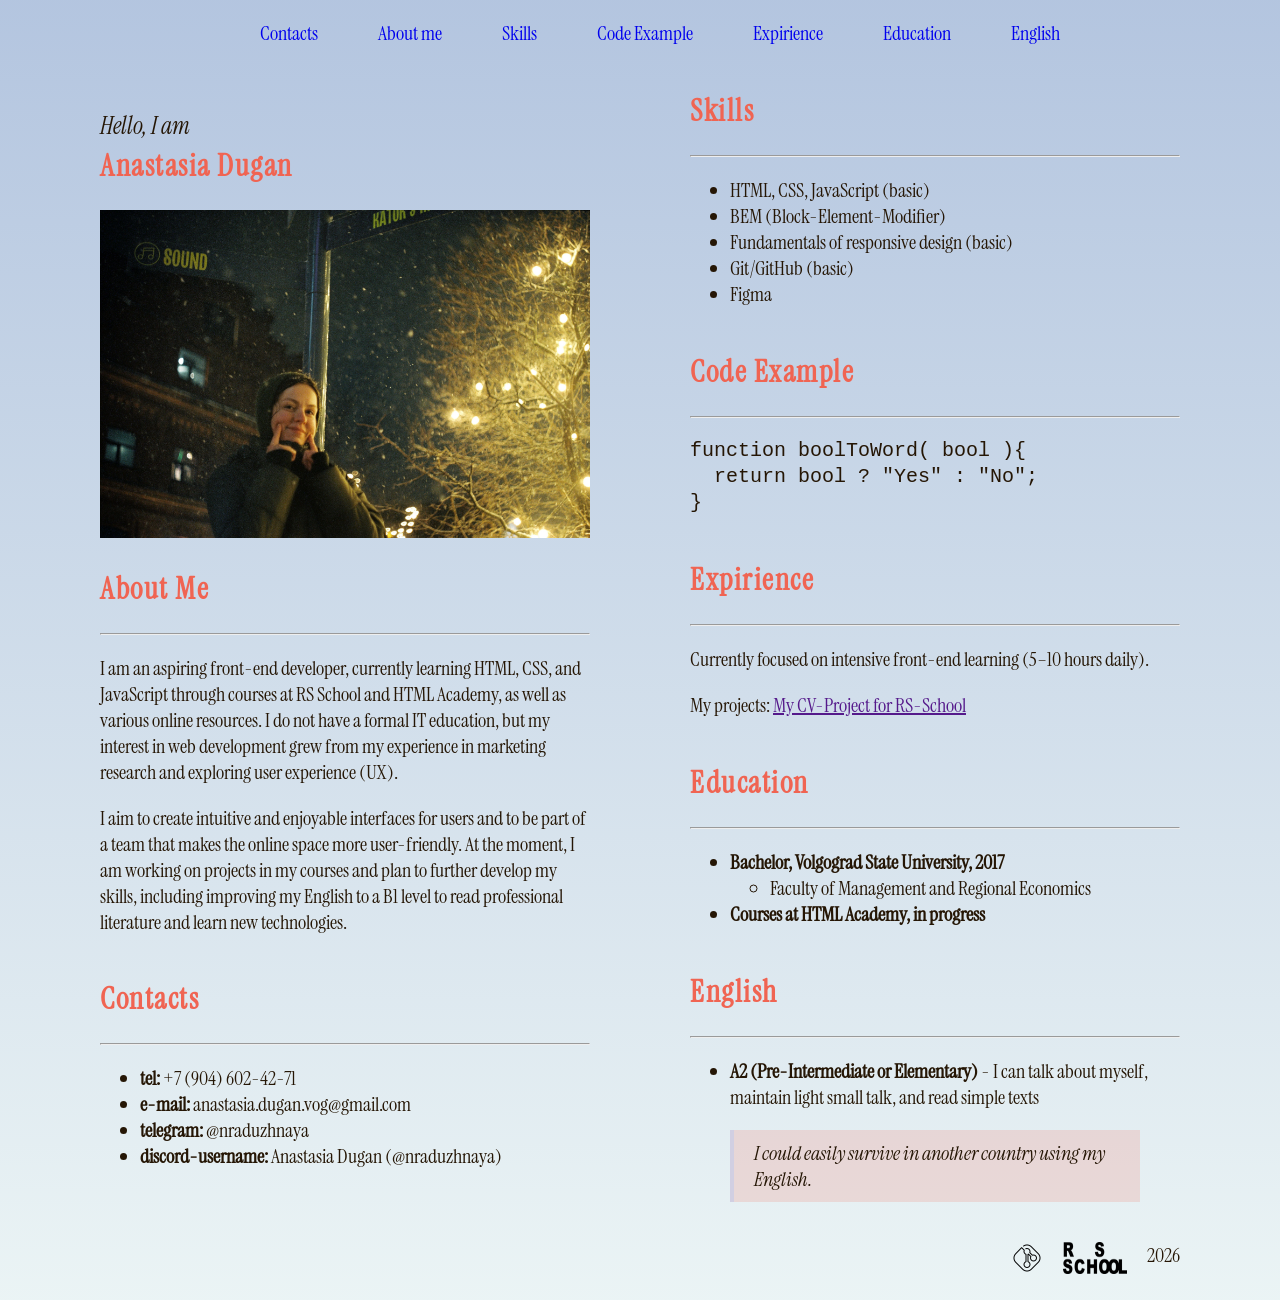
==== index.html @ e0438bad "feat: complete project" ====
<!DOCTYPE html>
<html lang="en">
<head>
    <meta charset="UTF-8">
    <meta name="viewport" content="width=device-width, initial-scale=1.0">
    <link rel="stylesheet" href="style.css">
    <link rel="icon" href="assets/icon.ico">
    <link rel="preconnect" href="https://fonts.googleapis.com">
    <link rel="preconnect" href="https://fonts.gstatic.com" crossorigin>
    <link href="https://fonts.googleapis.com/css2?family=Instrument+Serif:ital@0;1&display=swap" rel="stylesheet">
    <title>CV</title>
</head>
<body>
    <header class="header">
        <nav class="nav">
            <ul class="nav-list">
                <li class="nav-item"><a href="#contacts" class="nav-link">Contacts</a></li>
                <li class="nav-item"><a href="#summary" class="nav-link">About me</a></li>
                <li class="nav-item"><a href="#skills" class="nav-link">Skills</a></li>
                <li class="nav-item"><a href="#code" class="nav-link">Code Example</a></li>
                <li class="nav-item"><a href="#expirience" class="nav-link">Expirience</a></li>
                <li class="nav-item"><a href="#education" class="nav-link">Education</a></li>
                <li class="nav-item"><a href="#language" class="nav-link">English</a></li>
            </ul>
        </nav>  
    </header>
    <main class="main-container">
        <div class="column-1">
        <section class="section" id="profile">
            <p class="headline">Hello, I am</p>
            <h1 class="section-title">Anastasia Dugan</h1>
            <span class="photo"><img src="assets/img/full.JPG" alt="my photo" width="600"></span>
        </section>
        <section class="section" id="summary">
            <h2 class="section-title">About Me</h2>
            <hr>
            <p>I am an aspiring front-end developer, currently learning HTML, CSS, and JavaScript through courses at RS School and HTML Academy, as well as various online resources. I do not have a formal IT education, but my interest in web development grew from my experience in marketing research and exploring user experience (UX).</p>
            <p>I aim to create intuitive and enjoyable interfaces for users and to be part of a team that makes the online space more user-friendly. At the moment, I am working on projects in my courses and plan to further develop my skills, including improving my English to a B1 level to read professional literature and learn new technologies.</p>
        </section>
        <section class="section" id="contacts">
            <h2 class="section-title">Contacts</h2>
            <hr>
            <ul>
                <li><span class="contacts-item">tel:</span> +7 (904) 602-42-71</li>
                <li><span class="contacts-item">e-mail:</span> anastasia.dugan.vog@gmail.com</li>
                <li><span class="contacts-item">telegram:</span> @nraduzhnaya</li>
                <li><span class="contacts-item">discord-username:</span> Anastasia Dugan (@nraduzhnaya)</li>
            </ul>
        </section>
        </div>
        <div class="column-2">
        <section class="section" id="skills">
            <h2 class="section-title">Skills</h2>
            <hr>
            <ul>
                <li>HTML, CSS, JavaScript (basic)</li>
                <li>BEM (Block-Element-Modifier)</li>
                <li>Fundamentals of responsive design (basic)</li>
                <li>Git/GitHub (basic)</li>
                <li>Figma</li>
            </ul>
        </section>
        <section class="section" id="code">
            <h2 class="section-title">Code Example</h2>
            <hr>
            <pre><code>function boolToWord( bool ){
  return bool ? "Yes" : "No";
}</code></pre>
        </section>
        <section class="section" id="expirience">
            <h2 class="section-title">Expirience</h2>
            <hr>
            <p>Currently focused on intensive front-end learning (5–10 hours daily).</p>
            <p>My projects: <a href="">My CV-Project for RS-School</a></p>
        </section>
        <section class="section" id="education">
            <h2 class="section-title">Education</h2>
            <hr>
            <ul class="educational-list">
                <li class="educational-item">Bachelor, Volgograd State University, 2017
                <ul>
                    <li>Faculty of Management and Regional Economics</li>
                </ul>
                </li>
                <li class="educational-item">Courses at HTML Academy, in progress</li>
            </ul>
        </section>
        <section class="section" id="language">
            <h2 class="section-title">English</h2>
            <hr>
            <ul>
                <li><span class="english-level">A2 (Pre-Intermediate or Elementary)</span> - I can talk about myself, maintain light small talk, and read simple texts</li>
            </ul>
            <blockquote class="quote">I could easily survive in another country using my English.</blockquote>
        </section>
        </div>
    </main>
    
    <footer class="footer">
        <div class="container">
            <ul class="social">
                <li><a href="https://github.com/nraduzhnaya/rsschool-cv.git" title="my github here"><img src="assets/git.ico"></a></li>
                <li><a href="https://rs.school/ru/courses/javascript"><img src="assets/rss_2.ico" alt="JS / Front-end Course" width="64px" height="32px"></a></li>
                <li><span>2026</span></li>
            </ul>
        </div>
    </footer>
</body>
</html>
---- style.css ----
* {
    box-sizing: border-box;
}

body {
    min-height: 100vh;
    margin: 20px 100px;
    font-family: "Instrument Serif", serif;
    font-size: 20px;
    line-height: 1.3;
    background: linear-gradient(90deg, hsla(186, 33%, 94%, 1) 0%, hsla(216, 41%, 79%, 1) 100%);
    background: -moz-linear-gradient(90deg, hsla(186, 33%, 94%, 1) 0%, hsla(216, 41%, 79%, 1) 100%);
    background: -webkit-linear-gradient(90deg, hsla(186, 33%, 94%, 1) 0%, hsla(216, 41%, 79%, 1) 100%);
    color: #251605;
}


.container {
    max-width: 1440px;
    margin: 0 auto;
}

li a {
    text-decoration: none;
}

a:hover {
    text-decoration: underline wavy;
    color:#EF6351;
    transition: 0.3s;
}

.nav-list {
    display: flex;
    flex-wrap: wrap;
    justify-content: center;
    align-items: stretch;
    align-content: center;
    gap: 20px;
    list-style: none;
}

.nav-link {
  padding: 0 20px;
  line-height: 20px;
}

.section-title {
    color: #f06452;
    letter-spacing: 1.5px;
}

.headline {
    position: relative;
    top: 20px;
    font-style: italic;
    font-size: 24px;
}

.main-container {
    display: grid;
    grid-template-columns: 1fr 1fr;
    grid-template-rows: 1fr;
    column-gap: 100px;
    grid-template-columns: repeat(auto-fit, minmax(300px, 1fr));
}

.photo img {
    width: 100%;
    height: auto;
}

.column-1 {
    display: flex;
    flex-flow: column nowrap;
    justify-content: flex-start;
    align-items: space-between;
}

.column-2 {
    display: flex;
    flex-flow: column nowrap;
    justify-content: flex-end;
    align-items: stretch; 
}

.social {
    display: flex;
    flex-direction: row;
    justify-content: end;
    align-items: stretch;
    list-style: none;
    gap: 20px;
}

.contacts-item, .educational-item, .english-level{
    font-weight: bold;
}

li > ul {
    font-weight: normal;
}

.quote {
    padding: 10px 20px;
    border-left: 4px solid #d1cfe2;
    font-style: italic;
    background-color: #f064522c;  
}

@media (max-width: 768px) {
  .section {
    width: 100%;
  }
}
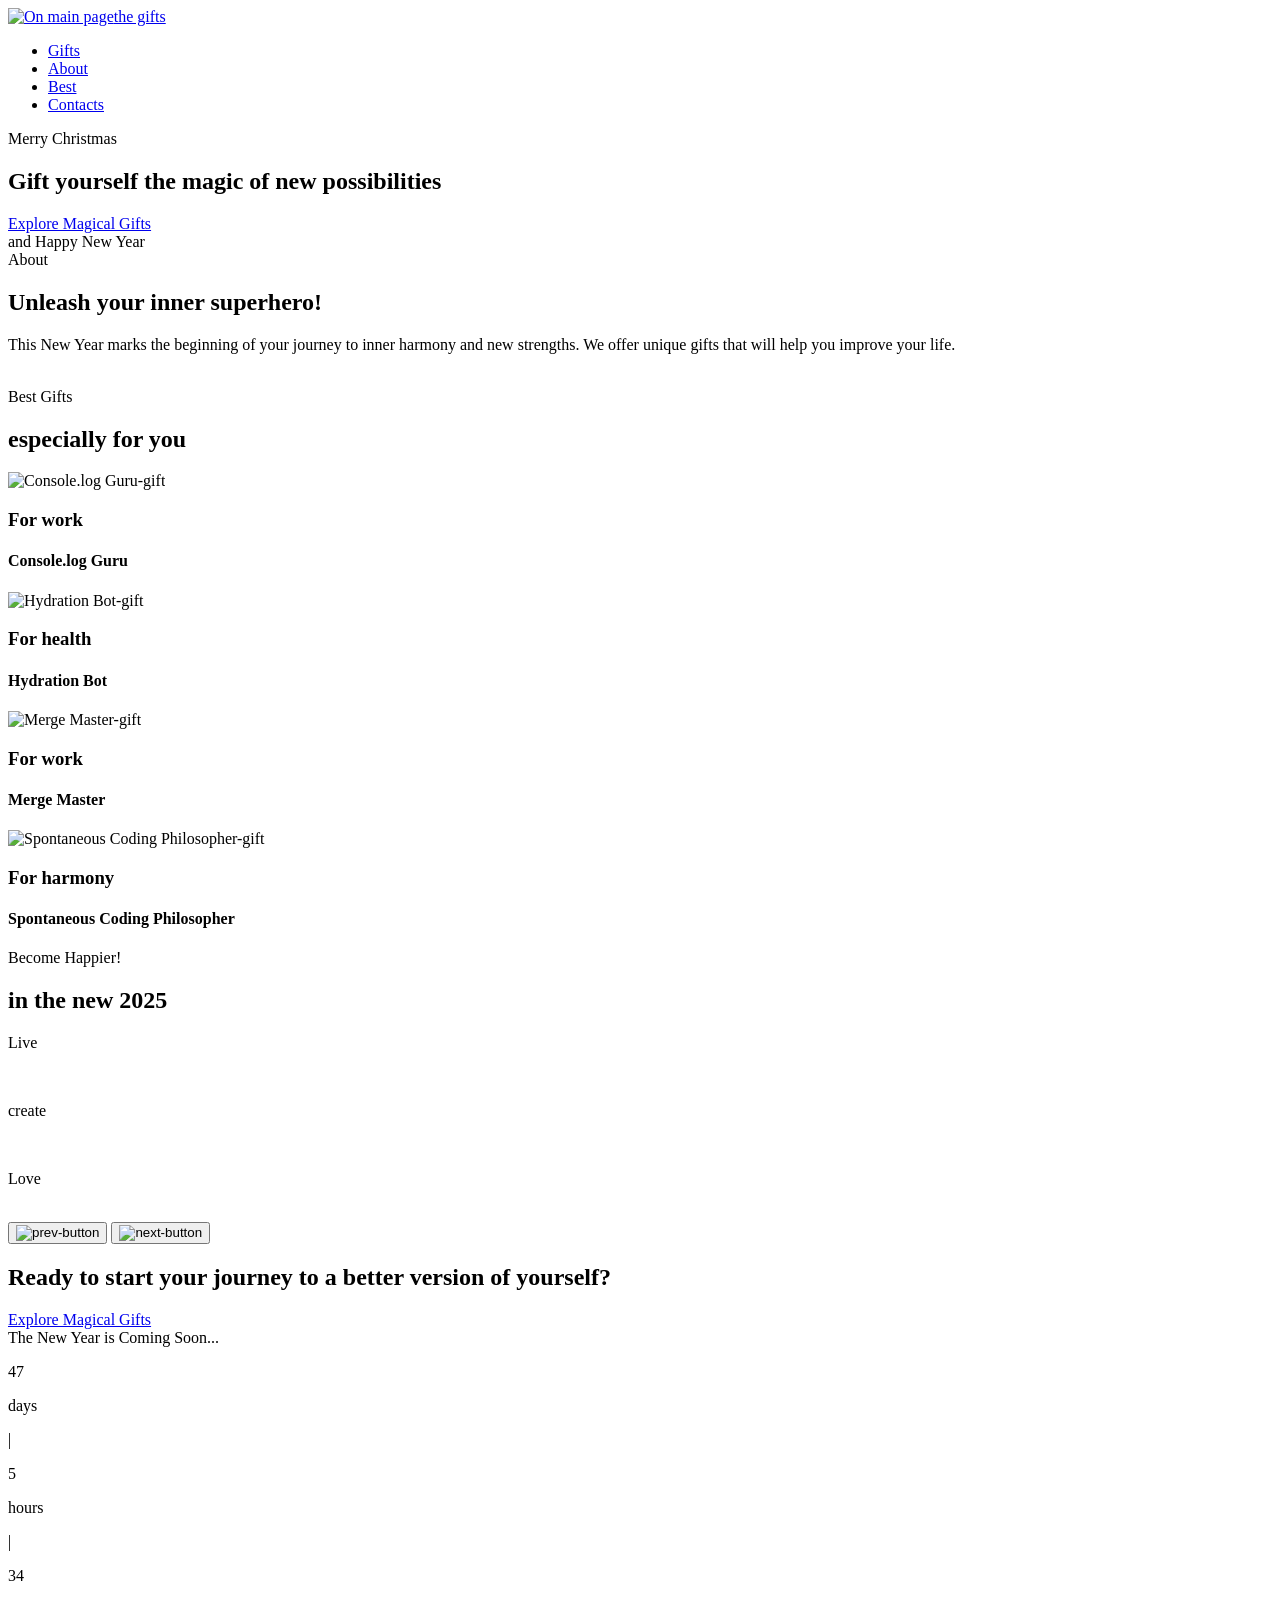
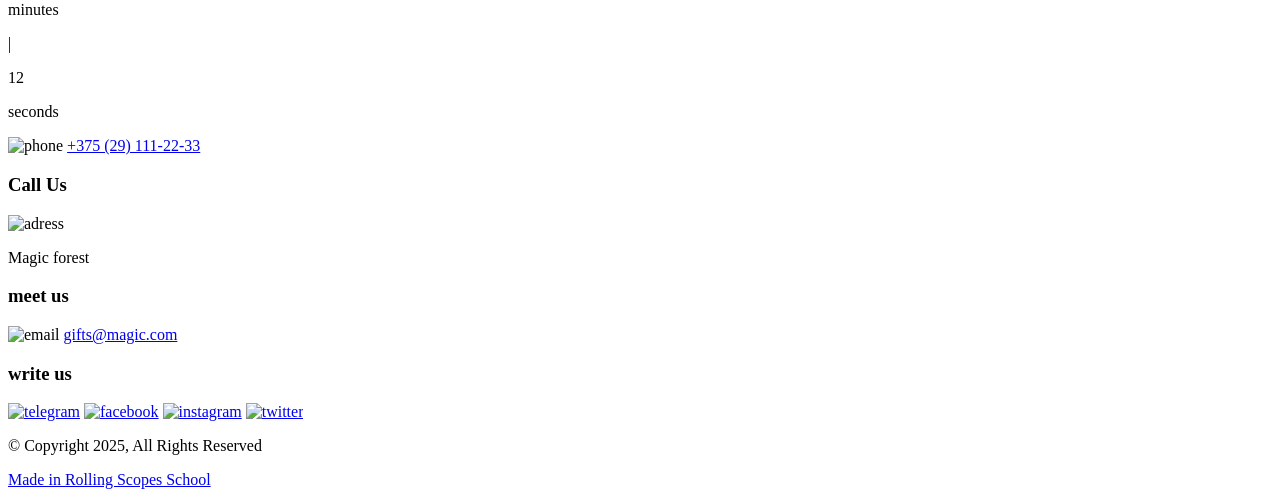
==== commit 0a95bdef: "docs :rename christmas-shop/index.html to index.html" ====
--- a/index.html
+++ b/index.html
@@ -1,109 +1,201 @@
 <!DOCTYPE html>
 <html lang="en">
 <head>
-    <meta charset="UTF-8">
-    <meta name="viewport" content="width=device-width, initial-scale=1.0">
-    <link rel="stylesheet" href="style.css">
-    <link rel="icon" href="assets/icon.ico">
-    <link rel="preconnect" href="https://fonts.googleapis.com">
-    <link rel="preconnect" href="https://fonts.gstatic.com" crossorigin>
-    <link href="https://fonts.googleapis.com/css2?family=Instrument+Serif:ital@0;1&display=swap" rel="stylesheet">
-    <title>CV</title>
+  <meta charset="UTF-8">
+  <meta name="viewport" content="width=device-width, initial-scale=1.0">
+  <title>Christmas Shop</title>
+  <link rel="stylesheet" href="styles/christmas-shop-main.css">
+  <link rel="preconnect" href="https://fonts.googleapis.com">
+<link rel="preconnect" href="https://fonts.gstatic.com" crossorigin>
+<link href="https://fonts.googleapis.com/css2?family=Instrument+Serif:ital@0;1&family=Montserrat:ital,wght@0,100..900;1,100..900&display=swap" rel="stylesheet">
+<link rel="preconnect" href="https://fonts.googleapis.com">
+<link rel="preconnect" href="https://fonts.gstatic.com" crossorigin>
+<link href="https://fonts.googleapis.com/css2?family=Allura&family=Instrument+Serif:ital@0;1&family=Montserrat:ital,wght@0,100..900;1,100..900&display=swap" rel="stylesheet">
 </head>
 <body>
-    <header class="header">
-        <nav class="nav">
-            <ul class="nav-list">
-                <li class="nav-item"><a href="#contacts" class="nav-link">Contacts</a></li>
-                <li class="nav-item"><a href="#summary" class="nav-link">About me</a></li>
-                <li class="nav-item"><a href="#skills" class="nav-link">Skills</a></li>
-                <li class="nav-item"><a href="#code" class="nav-link">Code Example</a></li>
-                <li class="nav-item"><a href="#expirience" class="nav-link">Expirience</a></li>
-                <li class="nav-item"><a href="#education" class="nav-link">Education</a></li>
-                <li class="nav-item"><a href="#language" class="nav-link">English</a></li>
-            </ul>
-        </nav>  
-    </header>
-    <main class="main-container">
-        <div class="column-1">
-        <section class="section" id="profile">
-            <p class="headline">Hello, I am</p>
-            <h1 class="section-title">Anastasia Dugan</h1>
-            <span class="photo"><img src="assets/img/full.JPG" alt="my photo" width="600"></span>
-        </section>
-        <section class="section" id="summary">
-            <h2 class="section-title">About Me</h2>
-            <hr>
-            <p>I am an aspiring front-end developer, currently learning HTML, CSS, and JavaScript through courses at RS School and HTML Academy, as well as various online resources. I do not have a formal IT education, but my interest in web development grew from my experience in marketing research and exploring user experience (UX).</p>
-            <p>I aim to create intuitive and enjoyable interfaces for users and to be part of a team that makes the online space more user-friendly. At the moment, I am working on projects in my courses and plan to further develop my skills, including improving my English to a B1 level to read professional literature and learn new technologies.</p>
-        </section>
-        <section class="section" id="contacts">
-            <h2 class="section-title">Contacts</h2>
-            <hr>
-            <ul>
-                <li><span class="contacts-item">tel:</span> +7 (904) 602-42-71</li>
-                <li><span class="contacts-item">e-mail:</span> anastasia.dugan.vog@gmail.com</li>
-                <li><span class="contacts-item">telegram:</span> @nraduzhnaya</li>
-                <li><span class="contacts-item">discord-username:</span> Anastasia Dugan (@nraduzhnaya)</li>
-            </ul>
-        </section>
-        </div>
-        <div class="column-2">
-        <section class="section" id="skills">
-            <h2 class="section-title">Skills</h2>
-            <hr>
-            <ul>
-                <li>HTML, CSS, JavaScript (basic)</li>
-                <li>BEM (Block-Element-Modifier)</li>
-                <li>Fundamentals of responsive design (basic)</li>
-                <li>Git/GitHub (basic)</li>
-                <li>Figma</li>
-            </ul>
-        </section>
-        <section class="section" id="code">
-            <h2 class="section-title">Code Example</h2>
-            <hr>
-            <pre><code>function boolToWord( bool ){
-  return bool ? "Yes" : "No";
-}</code></pre>
-        </section>
-        <section class="section" id="expirience">
-            <h2 class="section-title">Expirience</h2>
-            <hr>
-            <p>Currently focused on intensive front-end learning (5–10 hours daily).</p>
-            <p>My projects: <a href="">My CV-Project for RS-School</a></p>
-        </section>
-        <section class="section" id="education">
-            <h2 class="section-title">Education</h2>
-            <hr>
-            <ul class="educational-list">
-                <li class="educational-item">Bachelor, Volgograd State University, 2017
-                <ul>
-                    <li>Faculty of Management and Regional Economics</li>
-                </ul>
-                </li>
-                <li class="educational-item">Courses at HTML Academy, in progress</li>
-            </ul>
-        </section>
-        <section class="section" id="language">
-            <h2 class="section-title">English</h2>
-            <hr>
-            <ul>
-                <li><span class="english-level">A2 (Pre-Intermediate or Elementary)</span> - I can talk about myself, maintain light small talk, and read simple texts</li>
-            </ul>
-            <blockquote class="quote">I could easily survive in another country using my English.</blockquote>
-        </section>
-        </div>
-    </main>
-    
-    <footer class="footer">
-        <div class="container">
-            <ul class="social">
-                <li><a href="https://github.com/nraduzhnaya/rsschool-cv.git" title="my github here"><img src="assets/git.ico"></a></li>
-                <li><a href="https://rs.school/ru/courses/javascript"><img src="assets/rss_2.ico" alt="JS / Front-end Course" width="64px" height="32px"></a></li>
-                <li><span>2026</span></li>
-            </ul>
-        </div>
-    </footer>
+<!--Шапка-->
+<div class="wrapper">
+  <header>
+    <div class="header">
+      <div class="logo">
+        <a class="logo__link" href="/rsschool-cv/christmas-shop/christmas-shop-main.html"><img src="images/icons/snowflake.svg" alt="On main page" height="24" width="24">the gifts</a>
+      </div>
+<!--Навигация-->
+      <nav class="header__nav">
+        <ul class="nav">
+          <li class="nav__item"><a class="nav__link" href="/rsschool-cv/christmas-shop/christmas-shop-gifts.html" >Gifts</a></li>
+          <li class="nav__item"><a class="nav__link" href="#about" >About</a></li>
+          <li class="nav__item"><a class="nav__link" href="#best" >Best</a></li>
+          <li class="nav__item"><a class="nav__link" href="#contacts" >Contacts</a></li>
+        </ul>
+<!--burger-->
+      <div class="burger">
+        <span></span>
+        <span></span>
+      </div>
+      </nav>
+    </div>
+  </header>
+<!--main-->
+  <main class="snaphot">
+<!--Hero section-->
+    <section class="hero">
+      <div class="hero_in">
+        <span class="caption">Merry Christmas</span>
+        <h1>Gift yourself the magic of new possibilities</h1>
+        <div class="button">
+          <a href="/rsschool-cv/christmas-shop/christmas-shop-gifts.html" class="search-button"><span>Explore Magical Gifts</span></a>
+        </div>
+        <span class="caption">and Happy New Year</span>
+      </div>
+    </section>
+<!--About section-->
+    <section class="about" id="about">
+      <div class="about__in">
+        <div class="description">
+          <span class="caption">About</span>
+          <h2>Unleash your inner superhero!</h2>
+          <p>This New Year marks the beginning of your journey to inner harmony and new strengths. We offer unique gifts that will help you improve your life.</p>
+        </div>
+        <div class="snapshot picture">
+          <img src="images/pictures/santa.png" alt="">
+        </div>
+     </div>
+    </section>
+<!--Best-gifts section-->
+    <section class="best-gifts" id="best">
+      <div class="gift-title">
+        <span class="caption">Best Gifts</span>
+        <h2>especially for you</h2>
+      </div>
+<!--1 card-->
+      <div class="gift-menu">
+        <article class="gift-card snapshot">
+          <img src="images/product/gift-for-work.png" alt="Console.log Guru-gift">
+          <div class="gift-card__description">
+            <h3 class="gift-card__category gift-card__category_color-1">For work</h3>
+            <h4 class="gift-card__name">Console.log Guru</h4>
+          </div>
+        </article>
+<!--2 card-->
+        <article class="gift-card snapshot">
+          <img src="images/product/gift-for-health.png" alt="Hydration Bot-gift">
+          <div class="gift-card__description">
+            <h3 class="gift-card__category gift-card__category_color-2">For health</h3>
+            <h4 class="gift-card__name">Hydration Bot</h4>
+          </div>
+        </article>
+<!--3 card-->
+        <article class="gift-card snapshot">
+          <img src="images/product/gift-for-work.png" alt="Merge Master-gift">
+          <div class="gift-card__description">
+            <h3 class="gift-card__category gift-card__category_color-1">For work</h3>
+            <h4 class="gift-card__name">Merge Master</h4>
+          </div>
+        </article>
+<!--4 card-->
+        <article class="gift-card snapshot">
+          <img src="images/product/gift-for-harmony.png" alt="Spontaneous Coding Philosopher-gift">
+          <div class="gift-card__description">
+            <h3 class="gift-card__category gift-card__category_color-3">For harmony</h3>
+            <h4 class="gift-card__name">Spontaneous Coding Philosopher</h4>
+          </div>
+        </article>
+      </div>
+    </section>
+<!--Slider section-->
+    <section class="slider" id="slider">
+      <div class="slider__title">
+        <span class="caption">Become Happier!</span>
+        <h2>in the new 2025</h2>
+      </div>
+      <div class="slider__gallery">
+        <p class="slider__gallery-text">Live</p>
+        <div class="snapshot slider__gallery-image">
+          <img src="images/pictures/snowman.png" alt="">
+        </div>
+        <p class="slider__gallery-text">create</p>
+        <div class="snapshot slider__gallery-image">
+          <img src="images/pictures/christmas-trees.png" alt="">
+        </div>
+        <p class="slider__gallery-text">Love</p>
+        <div class="snapshot slider__gallery-image">
+          <img src="images/pictures/christmas-tree-ball.png" alt="">
+        </div>
+      </div>
+      <div class="slider__button">
+        <button class="btn btn_prev btn__inactive"><img class="left-arrow" src="images/icons/arrow-left.svg" alt="prev-button"></button>
+        <button class="btn btn_right btn__inactive"><img class="right-arrow" src="images/icons/arrow-right.svg" alt="next-button"></button>
+      </div>
+    </section>
+ <!--CTA section-->
+    <section class="cta" id="cta">
+      <div class="cta__container">
+        <h2 class="cta_header">Ready to start your journey to a better version of yourself?</h2>
+        <div class="button">
+          <a href="/rsschool-cv/christmas-shop/christmas-shop-gifts.html" class="search-button"><span>Explore Magical Gifts</span></a>
+        </div>
+        <div class="timer">
+          <span class="caption">The New Year is Coming Soon...</span>
+          <div class="timer__form snapshot">
+<!--Day-->
+            <div class="day">
+              <p class="time">47</p>
+              <p class="dd">days</p>
+            </div>
+            <span class="separator">|</span>
+<!--Hour-->
+            <div class="hour">
+              <p class="time">5</p>
+              <p class="hh">hours</p>
+            </div>
+            <span class="separator">|</span>
+<!--Minute-->
+            <div class="minute">
+              <p class="time">34</p>
+              <p class="mm">minutes</p>
+            </div>
+            <span class="separator">|</span>
+<!--Second-->
+            <div class="second">
+              <p class="time">12</p>
+              <p class="ss">seconds</p>
+            </div>
+          </div>
+        </div>
+      </div>
+    </section>
+  </main>
+<!--Футер-->
+  <footer>
+<!--Контакты-->
+    <div class="contacts" id="contacts">
+      <div class="block snapshot">
+        <img src="images/icons/santa-claus.svg" alt="phone">
+        <a class="info" href="tel+375291112233">+375 (29) 111-22-33</a>
+        <h3>Call Us</h3>
+      </div>
+      <div class="block snapshot">
+        <img src="images/icons/christmas-tree.svg" alt="adress">
+        <p>Magic forest</p>
+        <h3>meet us</h3>
+      </div>
+      <div class="block snapshot">
+        <img src="images/icons/snake.svg" alt="email">
+        <a class="info" href="mailto:gifts@magic.com">gifts@magic.com</a>
+        <h3>write us</h3>
+      </div>
+    </div>
+<!--социалки-->
+    <div class="socials">
+      <a class="social_icon" href="#"><img src="images/icons/telegram.svg" alt="telegram"></a>
+      <a class="social_icon" href="#"><img src="images/icons/facebook.svg" alt="facebook"></a>
+      <a class="social_icon" href="#"><img src="images/icons/instagram.svg" alt="instagram"></a>
+      <a class="social_icon" href="#"><img src="images/icons/X.svg" alt="twitter"></a>
+      <p>© Copyright 2025, All Rights Reserved</p>
+      <a class="rss-site caption" href="https://rs.school/">Made in Rolling Scopes School</a>
+    </div>
+  </footer>
+</div>
 </body>
-</html>+</html>
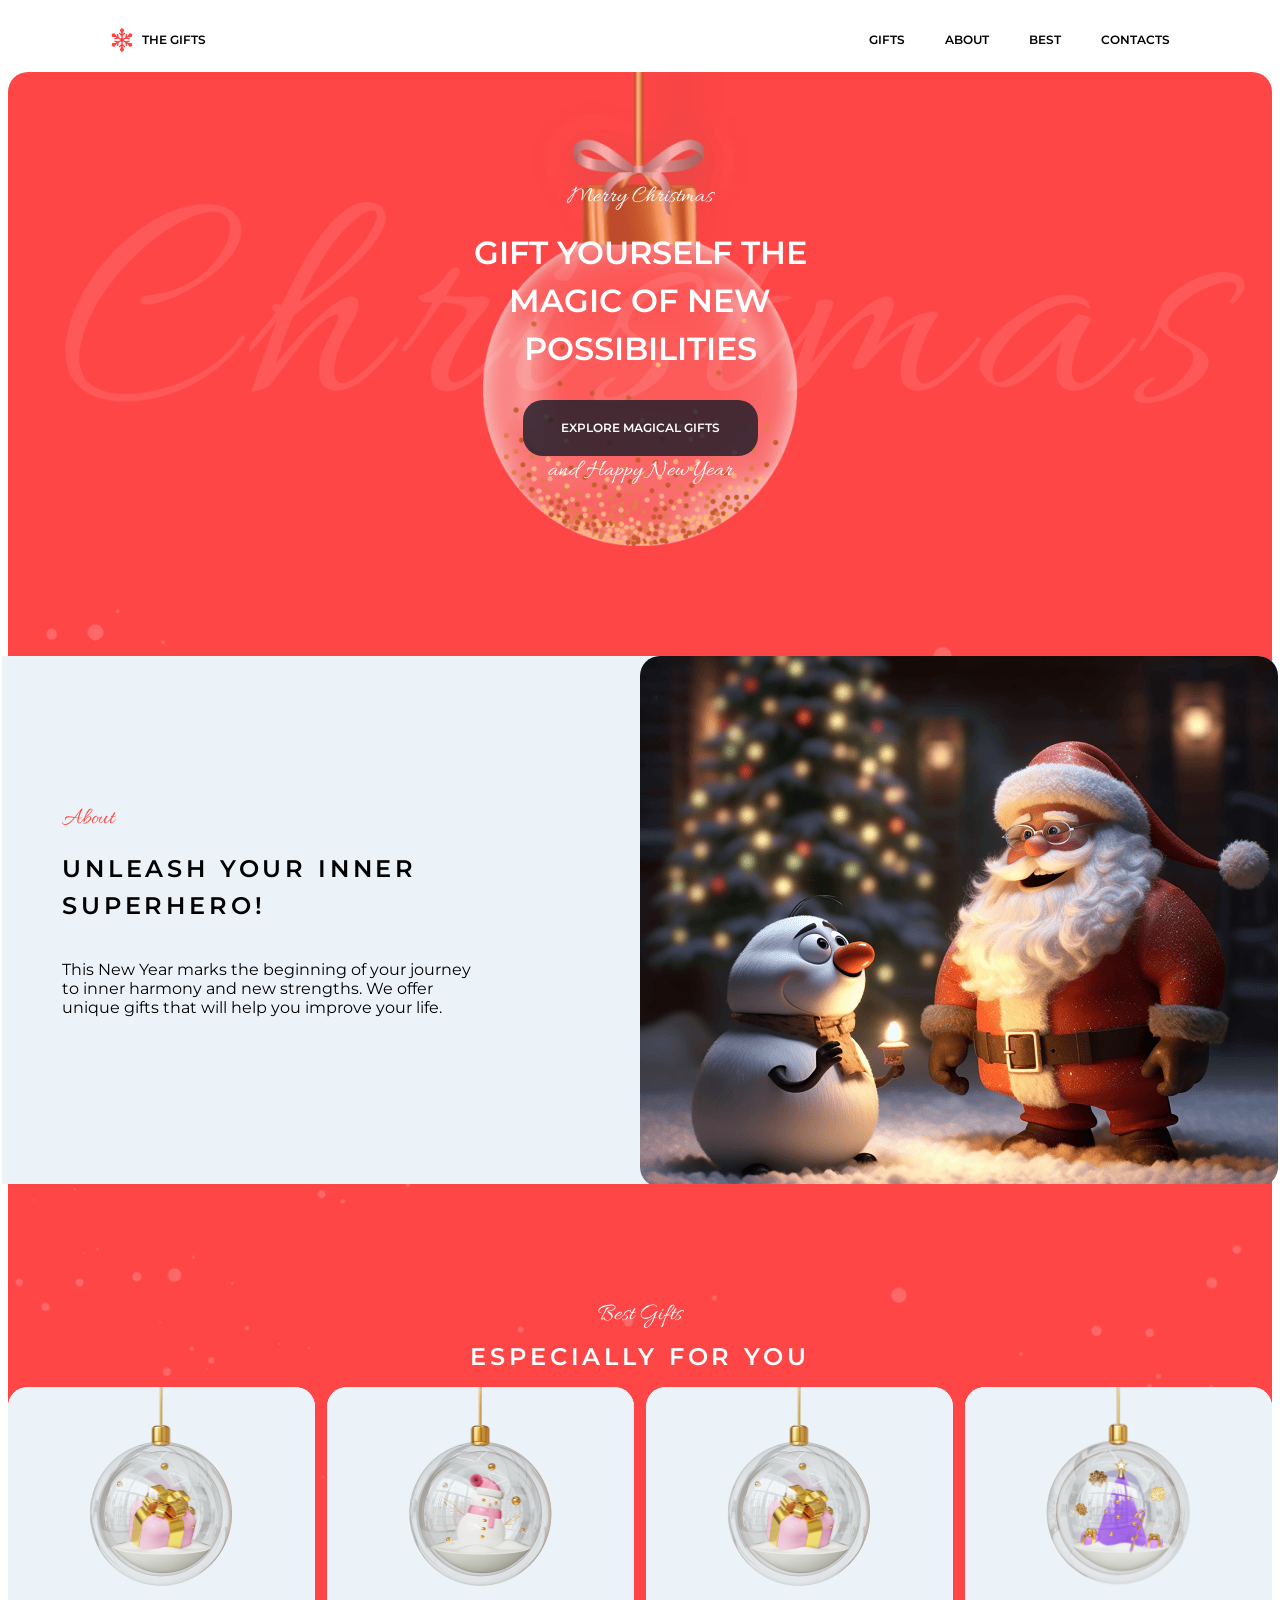
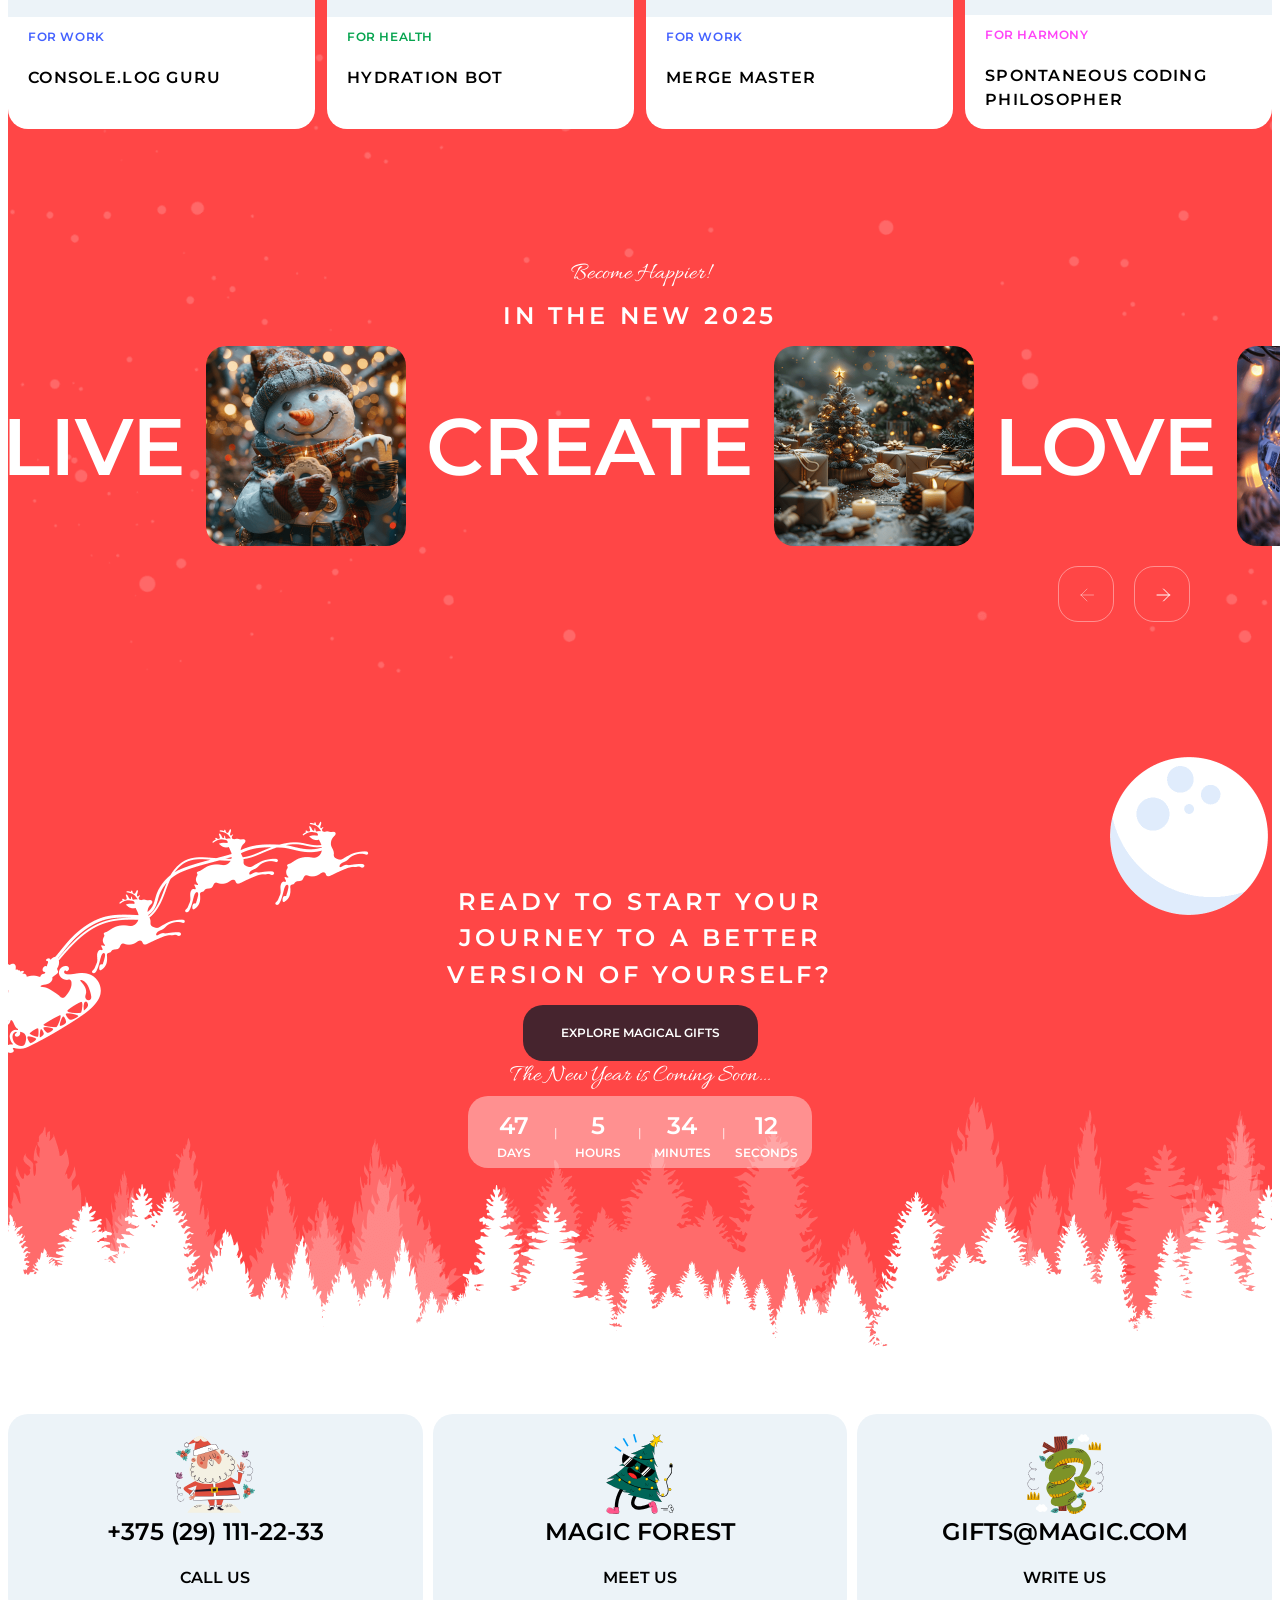
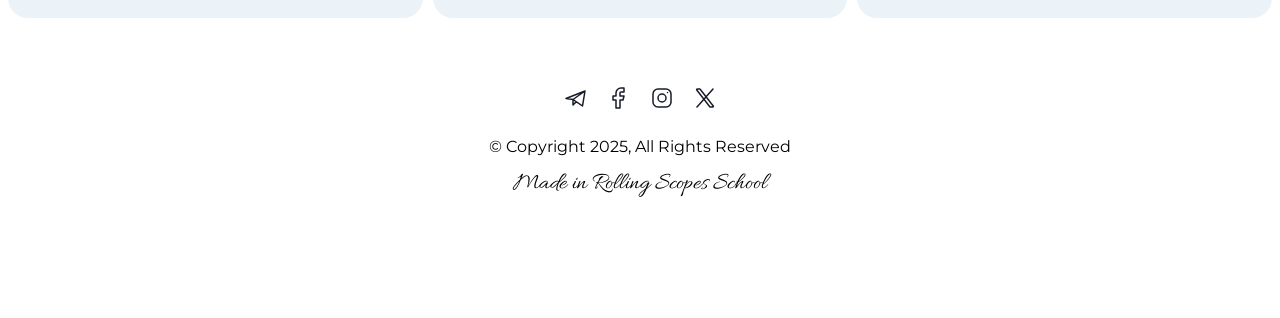
==== commit 4887c657: "fix: all" ====
--- a/index.html
+++ b/index.html
@@ -13,14 +13,14 @@
 <link href="https://fonts.googleapis.com/css2?family=Allura&family=Instrument+Serif:ital@0;1&family=Montserrat:ital,wght@0,100..900;1,100..900&display=swap" rel="stylesheet">
 </head>
 <body>
-<!--Шапка-->
+<!--Header-->
 <div class="wrapper">
   <header>
     <div class="header">
       <div class="logo">
         <a class="logo__link" href="/rsschool-cv/christmas-shop/christmas-shop-main.html"><img src="images/icons/snowflake.svg" alt="On main page" height="24" width="24">the gifts</a>
       </div>
-<!--Навигация-->
+<!--nav-->
       <nav class="header__nav">
         <ul class="nav">
           <li class="nav__item"><a class="nav__link" href="/rsschool-cv/christmas-shop/christmas-shop-gifts.html" >Gifts</a></li>
--- a/styles/christmas-shop-main.css
+++ b/styles/christmas-shop-main.css
@@ -0,0 +1,564 @@
+/**/
+
+html, button {
+  font-size: 12px;
+  font-family: Montserrat;
+  background-color: white;
+}
+
+html {
+  scroll-behavior: smooth;
+}
+
+.caption {
+  font-family: Allura;
+  font-weight: 400;
+  font-size: 24px;
+  letter-spacing:  5%;
+  line-height:  100%;
+  color: white;
+  display: block;
+}
+
+.wrapper {
+  max-width: 1440px;
+  margin: 0 auto;
+}
+
+h2 {
+  font-weight: 600;
+  font-size: 24px;
+  line-height: 152%;
+  letter-spacing: 0.16em;
+  text-transform: uppercase;
+}
+
+/*header*/
+
+.header {
+  display: flex;
+  justify-content: space-between;
+  align-items: center;
+  text-transform: uppercase;
+  font-weight: 600;
+  font-size: 12px;
+  line-height: 130%;
+  letter-spacing: 5%;
+  height: 64px;
+  margin-left: 82px;
+  margin-right: 82px;
+}
+
+/*logo*/
+.logo {
+  padding: 8px 20px;
+  cursor: pointer;
+}
+
+.logo__link {
+  display: flex;
+  justify-content: center;
+  align-items: center;
+  gap: 8px;
+  text-decoration: none;
+  color: inherit;
+}
+
+/*nav*/
+.header__nav {
+  display: flex;
+  flex-direction: row-reverse;
+  justify-content: center;
+  padding: 0;
+  box-sizing: border-box;
+}
+
+.nav {
+  display: flex;
+  justify-content: space-between;
+}
+
+.nav__item {
+  list-style: none;
+}
+
+.nav__link {
+  text-decoration: none;
+  color: inherit;
+  padding: 12px 20px;
+}
+
+.nav__link:hover {
+  color: red;
+  background-color: rgb(255, 70, 70, 0.1);
+}
+/*burger*/
+.burger {
+  width: 40px;
+  height: 40px;
+  padding: 0;
+  display: flex;
+  flex-direction: column;
+  justify-content: space-evenly;
+  visibility: hidden;
+}
+
+.burger span {
+  display: block;
+  height: 1px;
+  width: 60%;
+  background-color: black;
+  border-radius: 2px;
+}
+
+/*main*/
+main {
+  background-color: rgb(255, 70, 70);
+  border-radius: 20px;
+}
+
+section {
+  background-repeat: no-repeat;
+  background-size: cover;
+  background-position: center;
+}
+
+/*section hero*/
+
+.hero {
+  background-image: url('../images/pictures/bg-ball.png');
+}
+
+.hero_in {
+  max-width: 436px;
+  height: 524px;
+  display: flex;
+  flex-direction: column;
+  justify-content: center;
+  align-items: center;
+  margin-left: auto;
+  margin-right: auto;
+}
+
+h1 {
+  color:white;
+  font-weight: 600;
+  font-size: 32px;
+  text-transform: uppercase;
+  line-height: 150%;
+  letter-spacing: 18%;
+  text-align: center;
+  margin-top: 20px;
+}
+
+.search-button {
+  display: inline-block;
+  text-align: center;
+  position: relative;
+  color: white;
+  background-color: rgb(24, 28, 41, 0.8);
+  border-radius: 20px;
+  width: 235px;
+  height: 56px;
+}
+
+.search-button span {
+  position: absolute;
+  width: 100%;
+  height: 100%;
+  top: 0;
+  left: 0;
+  padding: 20px;
+  box-sizing: border-box;
+  font-size: 12px;
+  font-weight: 600;
+  line-height: 130%;
+  letter-spacing: 5%;
+  text-transform: uppercase;
+}
+
+.search-button:hover {
+  background-color: white;
+  color: black;
+}
+/*about*/
+
+.about {
+  position: relative;
+  height: 648px;
+  background-image: url('../images/pictures/bg-snow.png');
+  display: flex;
+  justify-content: space-around;
+  align-items: center;
+}
+
+.about__in {
+  position: absolute;
+  width: 1276px;
+  height: 528px;
+  background-color: #ECF3F8;
+  margin-left: auto;
+  margin-right: auto;
+  z-index: 0;
+  border-radius: 0 20px 20px 0;
+}
+
+.description {
+  position: absolute;
+  max-width: 426px;
+  height: 328px;
+  left: 60px;
+  top: 100px;
+  display: flex;
+  flex-direction: column;
+  justify-content: center;
+  box-sizing: border-box;
+  padding: 60px 0;
+}
+
+ .description h2 {
+  color: black;
+  margin: 20px auto;
+}
+
+.description span {
+  color:rgb(255, 70, 70);
+}
+
+.snapshot.picture {
+  position: absolute;
+  top: 0;
+  right: 0;
+  z-index: 1;
+}
+
+.snapshot {
+  border-radius: 20px;
+  overflow: hidden;
+}
+
+p {
+  font-size: 16px
+}
+
+/* best-gifts*/
+
+.best-gifts {
+  height: 554px;
+  background-image: url('../images/pictures/bg-snow.png');
+  display: flex;
+  flex-direction: column;
+  justify-content: center;
+}
+
+h2 {
+  color: white;
+  margin: 12px auto;
+  box-sizing: border-box;
+}
+
+.gift-title {
+  text-align: center;
+}
+
+.gift-menu {
+  display: flex;
+  justify-content: center;
+  gap: 12px;
+}
+
+.gift-card {
+  position: relative;
+  width: 310px;
+  height: 342px;
+  display: flex;
+  flex-direction: column;
+  background-color: #FFFFFF;
+  margin-bottom: 10px;
+}
+
+.gift-card img {
+  background-color: #ECF3F8;
+  display: block;
+  width: 100%;
+  height: 230px;
+  padding: 0;
+  box-sizing: border-box;
+  margin: 0;
+}
+
+.gift-card__description {
+  box-sizing: border-box;
+  padding: 0 20px;
+}
+
+.gift-card__name {
+  font-weight: 600;
+  font-size: 16px;
+  line-height: 152%;
+  letter-spacing: 0.08em;
+  text-transform: uppercase;
+}
+
+.gift-card__name:hover {
+  color: red;
+}
+
+.gift-card__category {
+  font-weight: 600;
+  font-size: 12px;
+  line-height: 130%;
+  letter-spacing: 0.05em;
+  text-transform: uppercase;
+}
+
+.gift-card__category_color-1 {
+  color: #4361FF;
+}
+
+.gift-card__category_color-2 {
+  color: #06A44F;
+}
+
+.gift-card__category_color-3 {
+  color: #FF43F7;
+}
+
+/*слайдер*/
+
+.slider {
+  height: 488px;
+  display: flex;
+  flex-direction: column;
+  justify-content: center;
+  align-items: center;
+  background-image: url('../images/pictures/bg-snow.png');
+ }
+
+.slider__title {
+  text-align: center;
+  color: #FFFFFF;
+}
+
+.slider__gallery {
+  max-width: 1276px;
+  height: 200px;
+  display: flex;
+  justify-content: flex-start;
+  align-items: center;
+  margin-bottom: 20px;
+}
+
+.slider__gallery-text {
+  font-weight: 600;
+  font-size: 80px;
+  text-transform: uppercase;
+  text-align: center;
+  color: #FFFFFF;
+}
+
+.slider__gallery-image {
+  display: block;
+  margin-right: 20px;
+  margin-left: 20px;
+  min-width: 200px;
+  height: 200px;
+}
+
+.left-arrow,
+.right-arrow {
+  display: flex;
+  flex-direction: column;
+  justify-content: space-evenly;
+}
+
+.slider__button {
+  align-self: flex-end;
+  margin: 0 82px;
+  display: flex;
+  justify-content: center;
+  align-items: center;
+  gap: 20px;
+}
+
+.btn {
+  padding: 16px;
+  border: 1px solid rgb(255, 255, 255);
+  border-radius: 20px;
+  width: 56px;
+  height: 56px;
+  background-color: transparent;
+}
+
+.btn__inactive {
+  border: 1px solid rgb(255, 255, 255, 0.4);
+}
+
+.slider__gallery-image img {
+  max-width: 100%;
+  height: auto;
+}
+
+/*cta*/
+.cta {
+  background-image: url('../images/pictures/bg-forest.png');
+}
+
+.cta__container {
+  max-width: 426px;
+  height: 668px;
+  margin-left: auto;
+  margin-right: auto;
+  display: flex;
+  flex-direction: column;
+  justify-content: center;
+  align-items: center;
+}
+
+.cta_header {
+  text-align: center;
+}
+
+.timer .caption {
+  text-align: center;
+}
+
+.timer__form {
+  display: flex;
+  justify-content: center;
+  align-items: center;
+  color: white;
+  background-color: rgb(255, 255, 255, 0.4);
+  width: 344px;
+  height: 72px;
+  margin-top: 8px;
+  padding: 0;
+}
+
+.separator {
+  padding: 0;
+  margin: 0;
+}
+
+.day,
+.hour,
+.minute,
+.second {
+  width: 80px;
+  text-align: center;
+  display: flex;
+  flex-direction: column;
+  justify-content: center;
+  align-items: center;
+  margin: 0;
+}
+
+.time {
+  text-align: center;
+  margin-bottom: 0;
+  font-size: 24px;
+  font-weight: 600;
+  letter-spacing: 16%;
+  line-height: 152%;
+  text-transform: uppercase;
+}
+
+.dd,
+.hh,
+.mm,
+.ss {
+  margin-top: 0;
+  font-size: 12px;
+  font-weight: 600;
+  letter-spacing:  5%;
+  line-height:  130%;
+  text-transform: uppercase;
+  margin-bottom: 20px;
+}
+
+/*footer*/
+
+footer {
+  height: 496px;
+}
+
+.contacts {
+  display: flex;
+  justify-content: center;
+  gap: 10px;
+  margin-top: 60px;
+  margin-bottom: 60px;
+}
+
+h3 {
+  font-size: 16px;
+  font-weight: 600;
+  line-height:  152%;
+  letter-spacing:  8%;
+  text-transform: uppercase;
+}
+
+.info {
+  display: block;
+  text-decoration: none;
+  color: inherit;
+}
+
+.block {
+  background-color: rgb(236, 243, 248);
+  width: 420px;
+  height: 204px;
+  display: flex;
+  flex-direction: column;
+  justify-content: space-around;
+  align-items: center;
+  text-align: center;
+  padding: 20px;
+  box-sizing: border-box;
+}
+
+.block img {
+  display: block;
+  width: 80px;
+  height: 80px;
+}
+
+.block > a,
+.block > p {
+  font-weight: 600;
+  font-size: 24px;
+  letter-spacing:  16%;
+  line-height:  152%;
+  text-transform: uppercase;
+  margin: auto 0;
+}
+
+.socials {
+  margin: 0;
+  padding: 0;
+  text-align: center;
+}
+
+.social_icon {
+  display: inline-block; /* остаёмся в строке */
+  width: 40px;
+  height: 40px;
+  position: relative;
+}
+
+.social_icon img {
+  position: absolute;
+  top:50%;
+  left: 50%;
+  transform: translate(-50%, -50%);
+}
+
+.rss-site {
+  text-decoration: none;
+  color: black;
+}
+
+.rss-site:hover {
+  color: red;
+}
+
